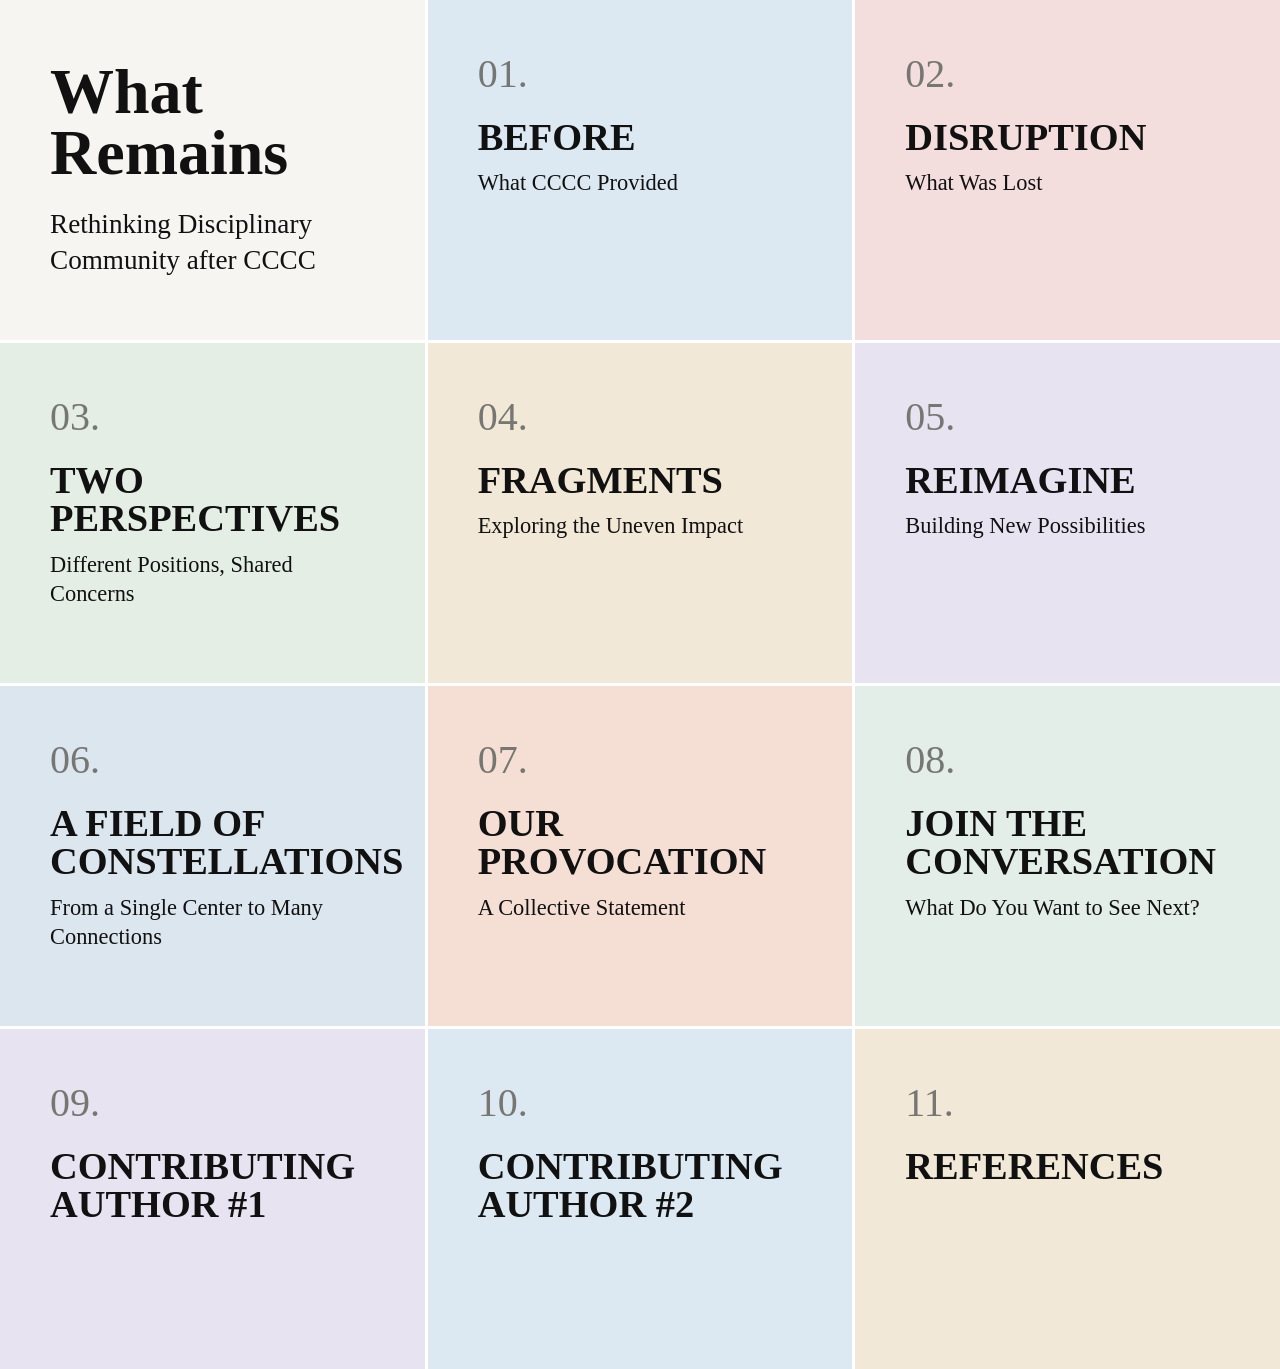
==== index.html @ 8f525393 "Refactor grid layout and add contributing authors Updated grid layout and added new author sections." ====
<!DOCTYPE html>
<html lang="en">
<head>
  <meta charset="UTF-8">
  <meta name="viewport" content="width=device-width, initial-scale=1">

  <title>What Remains | Kairos Disputatio</title>

  <style>
    * {
      box-sizing: border-box;
      margin: 0;
      padding: 0;
    }

    body {
      background: #ffffff;
      color: #111111;
      font-family: Georgia, "Times New Roman", serif;
    }

    .webtext-grid {
      display: grid;
      grid-template-columns: repeat(3, minmax(0, 1fr));
      grid-auto-rows: minmax(340px, 1fr);
      gap: 3px;
      min-height: 100vh;
      background: #ffffff;
    }

    .panel {
      min-width: 0;
      padding: 50px;
      display: flex;
      flex-direction: column;
      align-items: flex-start;
      justify-content: flex-start;
      color: #111111;
      text-decoration: none;
      overflow-wrap: break-word;
    }

    .intro {
      background: #f7f5f1;
      justify-content: center;
    }

    .before {
      background: #dce9f2;
    }

    .disruption {
      background: #f3dddd;
    }

    .perspectives {
      background: #e4eee5;
    }

    .fragments {
      background: #f2e8d7;
    }

    .reimagine {
      background: #e7e3f1;
    }

    .constellations {
      background: #dce6ef;
    }

    .provocation {
      background: #f5dfd4;
    }

    .conversation {
      background: #e2eee7;
    }

    .contributing-author-1 {
      background: #e7e3f1;
    }

    .contributing-author-2 {
      background: #dce9f2;
    }

    .references {
      background: #f2e8d7;
    }

    .number {
      font-size: 2.5rem;
      line-height: 1.2;
      margin-bottom: 20px;
      color: #767672;
    }

    h1 {
      font-size: clamp(3rem, 5vw, 5rem);
      line-height: 0.95;
      margin-bottom: 24px;
    }

    h2 {
      font-size: clamp(2rem, 3vw, 3rem);
      line-height: 1;
      text-transform: uppercase;
      margin-bottom: 12px;
    }

    p {
      font-size: 1.4rem;
      line-height: 1.3;
    }

    .intro-subtitle {
      max-width: 540px;
      font-size: 1.7rem;
    }

    a.panel:link,
    a.panel:visited,
    a.panel:hover,
    a.panel:active {
      color: #111111;
      text-decoration: none;
    }

    a.panel:focus-visible {
      outline: 3px solid #111111;
      outline-offset: -6px;
    }

    @media (max-width: 900px) {
      .webtext-grid {
        grid-template-columns: repeat(2, minmax(0, 1fr));
        grid-auto-rows: minmax(340px, auto);
      }

      .panel {
        padding: 35px;
      }
    }

    @media (max-width: 600px) {
      .webtext-grid {
        grid-template-columns: 1fr;
        grid-auto-rows: minmax(300px, auto);
      }

      h1 {
        font-size: 3.5rem;
      }

      h2 {
        font-size: 2.3rem;
      }
    }
  </style>
</head>

<body>
  <main class="webtext-grid">

    <!-- Row 1 -->
    <section class="panel intro">
      <h1>What<br>Remains</h1>
      <p class="intro-subtitle">
        Rethinking Disciplinary Community after CCCC
      </p>
    </section>

    <a class="panel before" href="before.html">
      <p class="number">01.</p>
      <h2>Before</h2>
      <p>What CCCC Provided</p>
    </a>

    <a class="panel disruption" href="disruption.html">
      <p class="number">02.</p>
      <h2>Disruption</h2>
      <p>What Was Lost</p>
    </a>

    <!-- Row 2 -->
    <a class="panel perspectives" href="perspectives.html">
      <p class="number">03.</p>
      <h2>Two<br>Perspectives</h2>
      <p>Different Positions, Shared Concerns</p>
    </a>

    <a class="panel fragments" href="fragments.html">
      <p class="number">04.</p>
      <h2>Fragments</h2>
      <p>Exploring the Uneven Impact</p>
    </a>

    <a class="panel reimagine" href="reimagine.html">
      <p class="number">05.</p>
      <h2>Reimagine</h2>
      <p>Building New Possibilities</p>
    </a>

    <!-- Row 3 -->
    <a class="panel constellations" href="constellations.html">
      <p class="number">06.</p>
      <h2>A Field of<br>Constellations</h2>
      <p>From a Single Center to Many Connections</p>
    </a>

    <a class="panel provocation" href="provocation.html">
      <p class="number">07.</p>
      <h2>Our Provocation</h2>
      <p>A Collective Statement</p>
    </a>

    <a class="panel conversation" href="conversation.html">
      <p class="number">08.</p>
      <h2>Join the<br>Conversation</h2>
      <p>What Do You Want to See Next?</p>
    </a>

    <!-- Row 4 -->
    <a class="panel contributing-author-1" href="contributing-author-1.html">
      <p class="number">09.</p>
      <h2>Contributing<br>Author #1</h2>
    </a>

    <a class="panel contributing-author-2" href="contributing-author-2.html">
      <p class="number">10.</p>
      <h2>Contributing<br>Author #2</h2>
    </a>

    <a class="panel references" href="references.html">
      <p class="number">11.</p>
      <h2>References</h2>
    </a>

  </main>
</body>
</html>
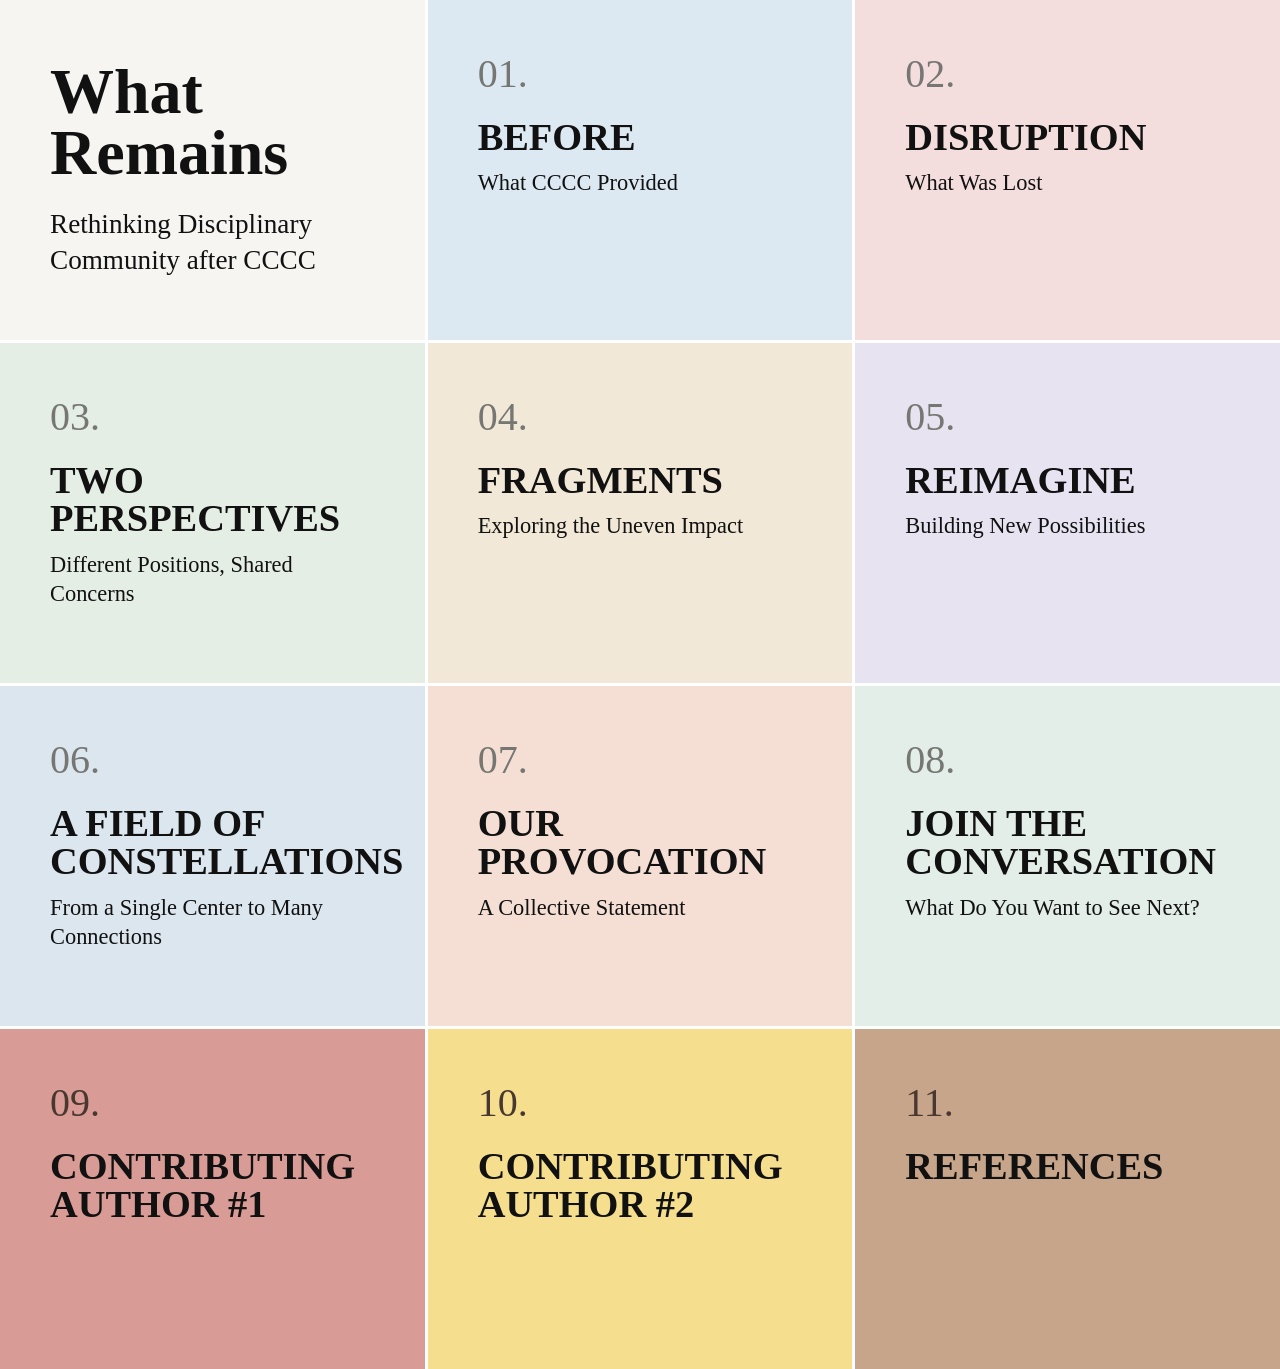
==== commit 32002680: "Update index.html" ====
--- a/index.html
+++ b/index.html
@@ -78,15 +78,15 @@
     }
 
     .contributing-author-1 {
-      background: #e7e3f1;
+      background: #d99b95;
     }
 
     .contributing-author-2 {
-      background: #dce9f2;
+      background: #f5df8e;
     }
 
     .references {
-      background: #f2e8d7;
+      background: #c6a58a;
     }
 
     .number {
@@ -94,6 +94,12 @@
       line-height: 1.2;
       margin-bottom: 20px;
       color: #767672;
+    }
+
+    .contributing-author-1 .number,
+    .contributing-author-2 .number,
+    .references .number {
+      color: #48382f;
     }
 
     h1 {
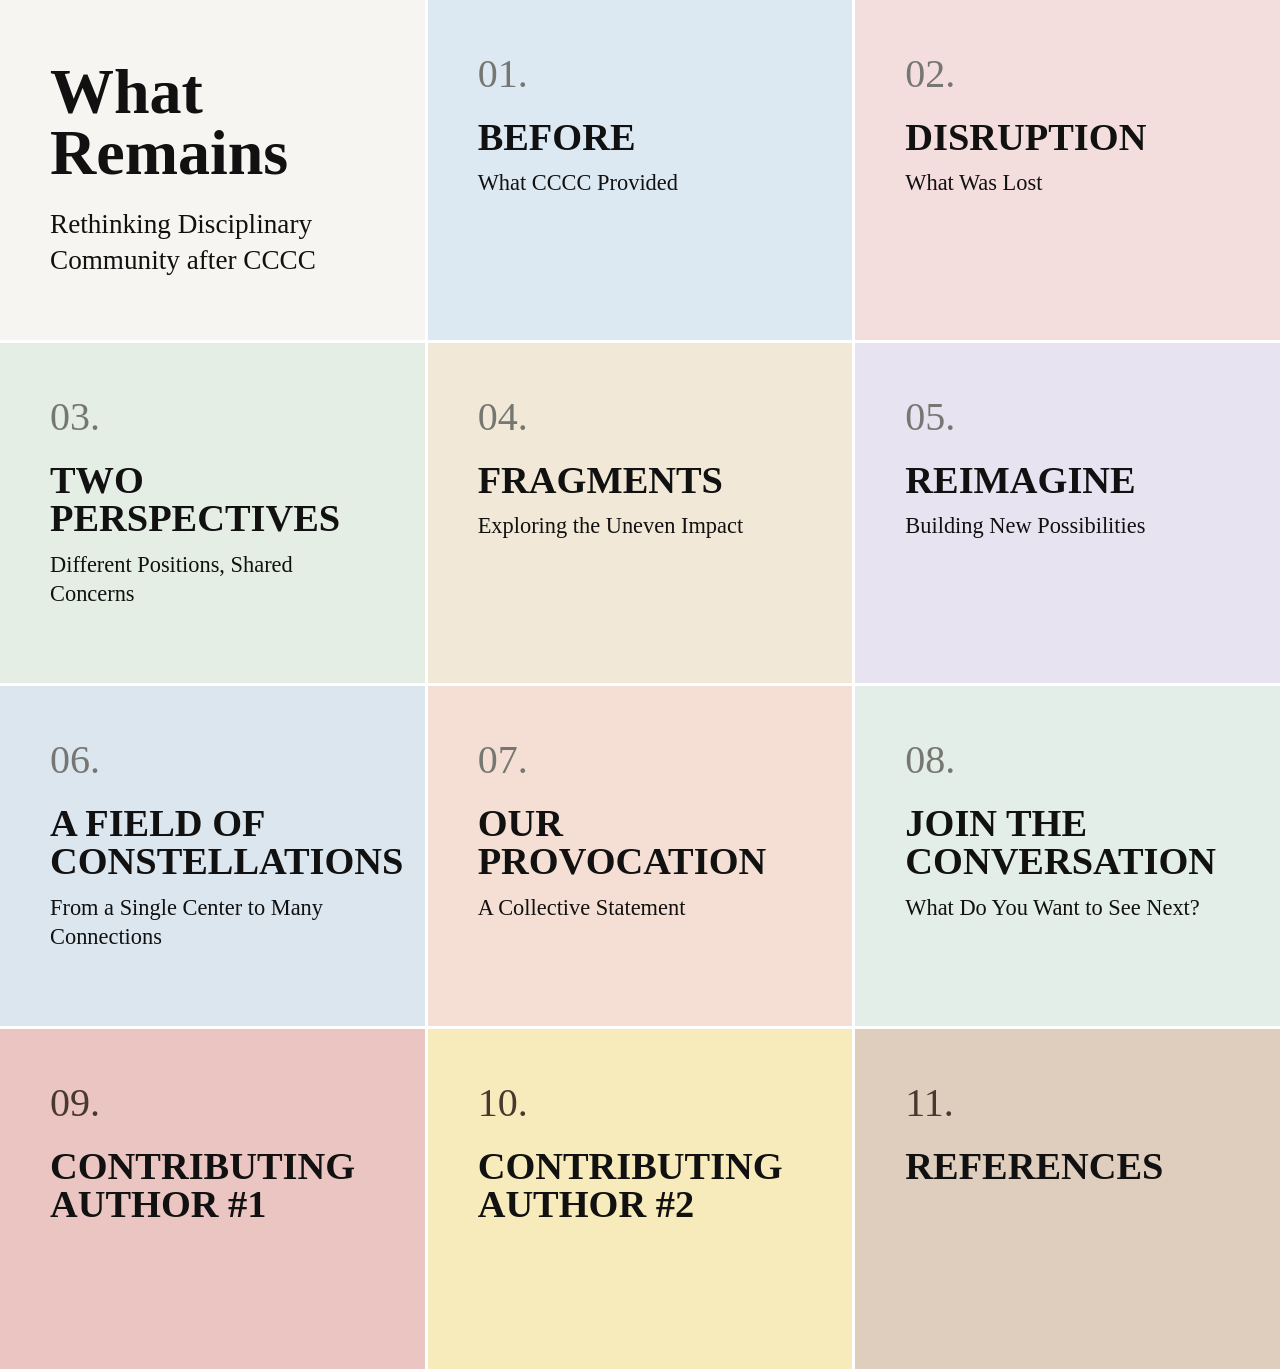
==== commit f20206a7: "Update index.html" ====
--- a/index.html
+++ b/index.html
@@ -78,15 +78,15 @@
     }
 
     .contributing-author-1 {
-      background: #d99b95;
+      background: #eac5c1;
     }
 
     .contributing-author-2 {
-      background: #f5df8e;
+      background: #f8ebbb;
     }
 
     .references {
-      background: #c6a58a;
+      background: #dfcdbd;
     }
 
     .number {
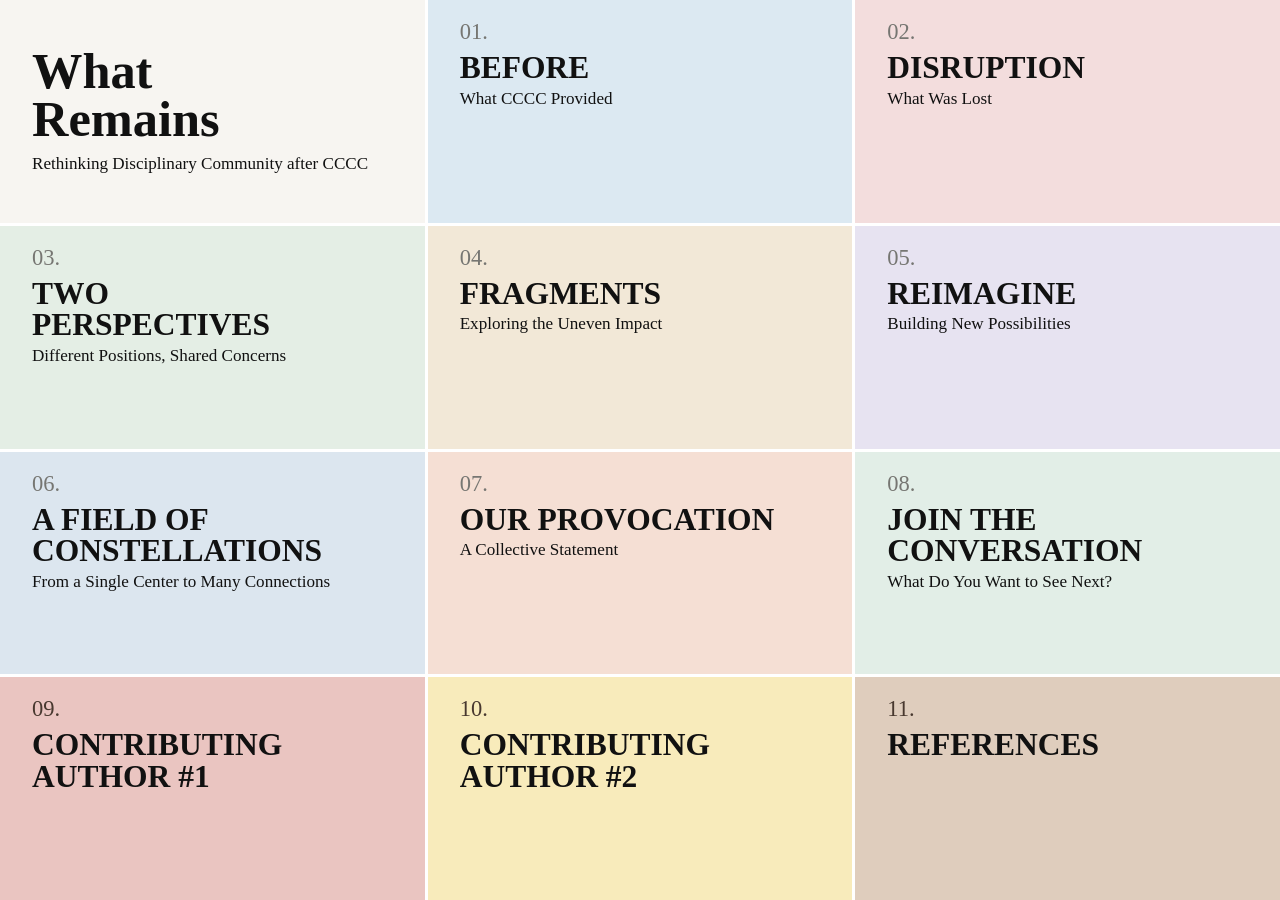
==== commit 639714b7: "Refactor CSS for responsive design and cleanup" ====
--- a/index.html
+++ b/index.html
@@ -37,7 +37,7 @@
       justify-content: flex-start;
       color: #111111;
       text-decoration: none;
-      overflow-wrap: break-word;
+      overflow-wrap: anywhere;
     }
 
     .intro {
@@ -138,6 +138,41 @@
       outline-offset: -6px;
     }
 
+    /* Desktop: four rows within the browser window. */
+    @media (width > 900px) {
+      .webtext-grid {
+        height: 100vh;
+        height: 100dvh;
+        min-height: 0;
+        grid-template-rows: repeat(4, minmax(0, 1fr));
+      }
+
+      .panel {
+        padding: clamp(8px, 2vh, 24px) clamp(14px, 2.5vw, 44px);
+        overflow: auto;
+      }
+
+      .number {
+        font-size: clamp(1rem, 2.5vh, 1.65rem);
+        margin-bottom: clamp(4px, 0.8vh, 10px);
+      }
+
+      .webtext-grid h1 {
+        font-size: clamp(1.5rem, 5.6vh, 4rem);
+        margin-bottom: clamp(4px, 1vh, 12px);
+      }
+
+      .webtext-grid h2 {
+        font-size: clamp(1rem, min(2.5vw, 3.5vh), 2.4rem);
+        margin-bottom: 4px;
+      }
+
+      .webtext-grid p:not(.number) {
+        font-size: clamp(0.8rem, 1.9vh, 1.2rem);
+      }
+    }
+
+    /* Tablet: two columns. */
     @media (max-width: 900px) {
       .webtext-grid {
         grid-template-columns: repeat(2, minmax(0, 1fr));
@@ -149,9 +184,10 @@
       }
     }
 
+    /* Phone: one column. */
     @media (max-width: 600px) {
       .webtext-grid {
-        grid-template-columns: 1fr;
+        grid-template-columns: minmax(0, 1fr);
         grid-auto-rows: minmax(300px, auto);
       }
 
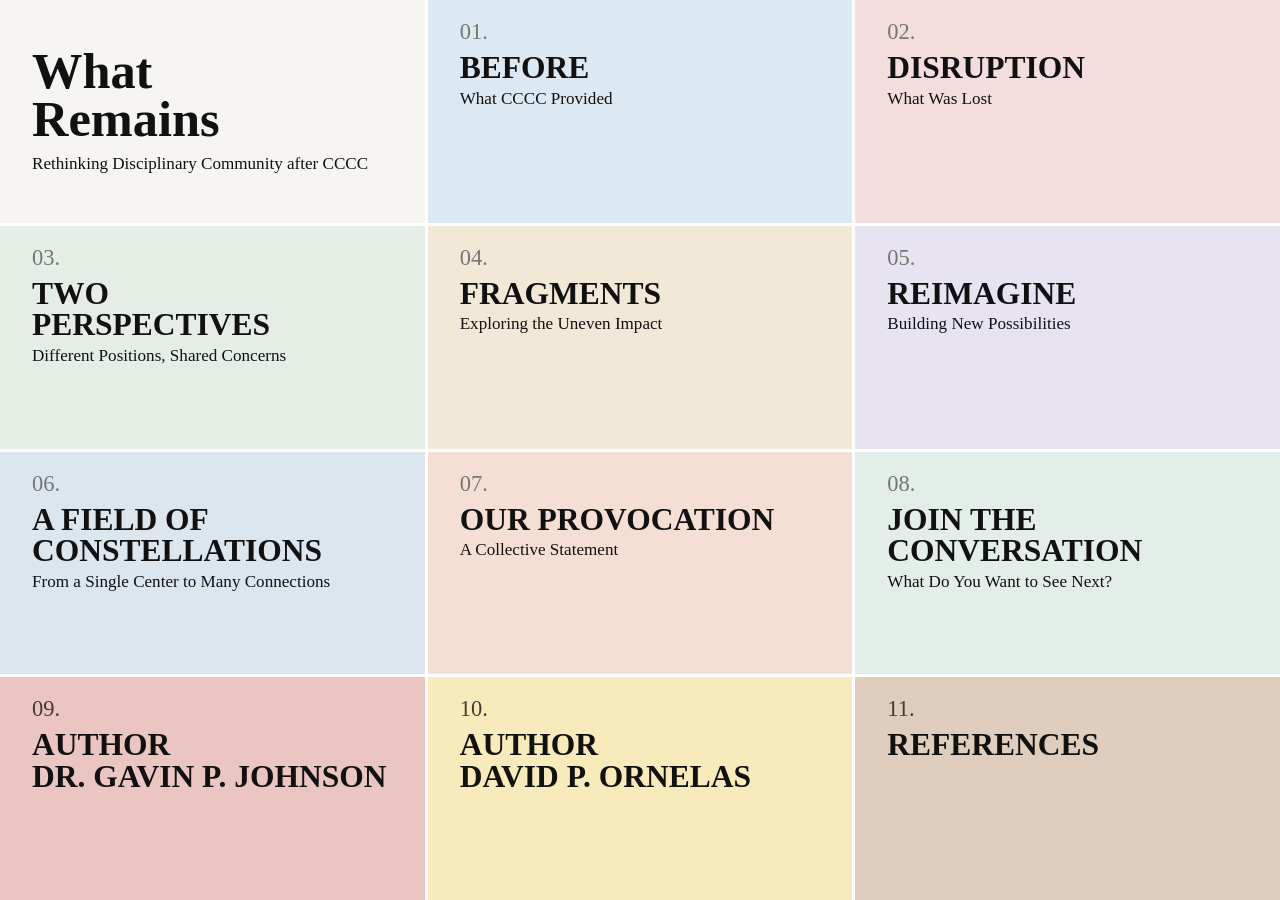
==== commit 27400ff8: "Update author names in index.html" ====
--- a/index.html
+++ b/index.html
@@ -266,12 +266,12 @@
     <!-- Row 4 -->
     <a class="panel contributing-author-1" href="contributing-author-1.html">
       <p class="number">09.</p>
-      <h2>Contributing<br>Author #1</h2>
+      <h2>Author<br>Dr. Gavin P. Johnson</h2>
     </a>
 
     <a class="panel contributing-author-2" href="contributing-author-2.html">
       <p class="number">10.</p>
-      <h2>Contributing<br>Author #2</h2>
+      <h2>Author<br>David P. Ornelas</h2>
     </a>
 
     <a class="panel references" href="references.html">
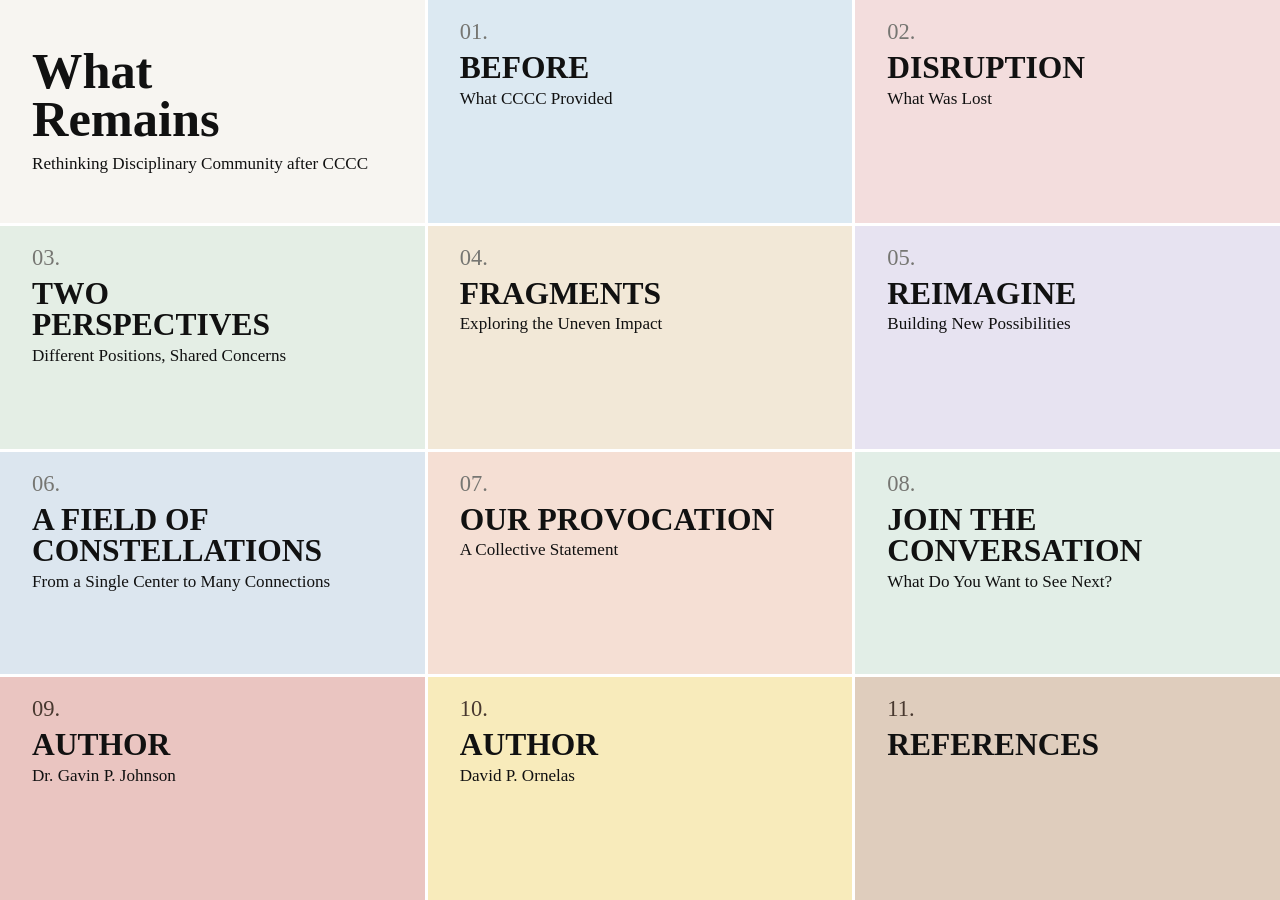
==== commit 02425535: "Refactor author sections in index.html Updated author information structure in index.html." ====
--- a/index.html
+++ b/index.html
@@ -266,12 +266,14 @@
     <!-- Row 4 -->
     <a class="panel contributing-author-1" href="contributing-author-1.html">
       <p class="number">09.</p>
-      <h2>Author<br>Dr. Gavin P. Johnson</h2>
+      <h2>Author</h2>
+      <p>Dr. Gavin P. Johnson</p>
     </a>
 
     <a class="panel contributing-author-2" href="contributing-author-2.html">
       <p class="number">10.</p>
-      <h2>Author<br>David P. Ornelas</h2>
+      <h2>Author</h2>
+      <p>David P. Ornelas</p>
     </a>
 
     <a class="panel references" href="references.html">
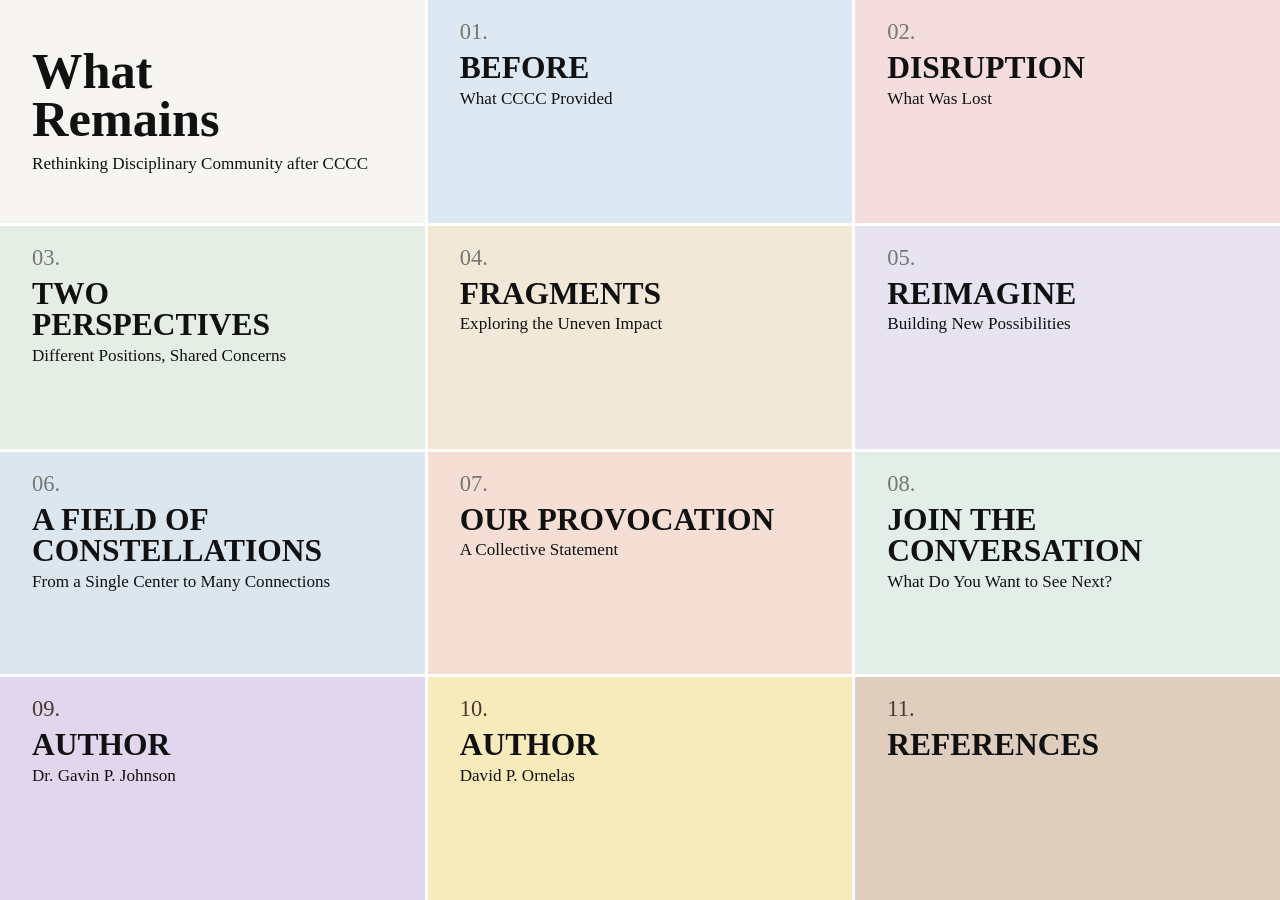
==== commit 49ffefab: "Change background color for contributing-author-1" ====
--- a/index.html
+++ b/index.html
@@ -78,7 +78,7 @@
     }
 
     .contributing-author-1 {
-      background: #eac5c1;
+      background: #e2d5ee;
     }
 
     .contributing-author-2 {
